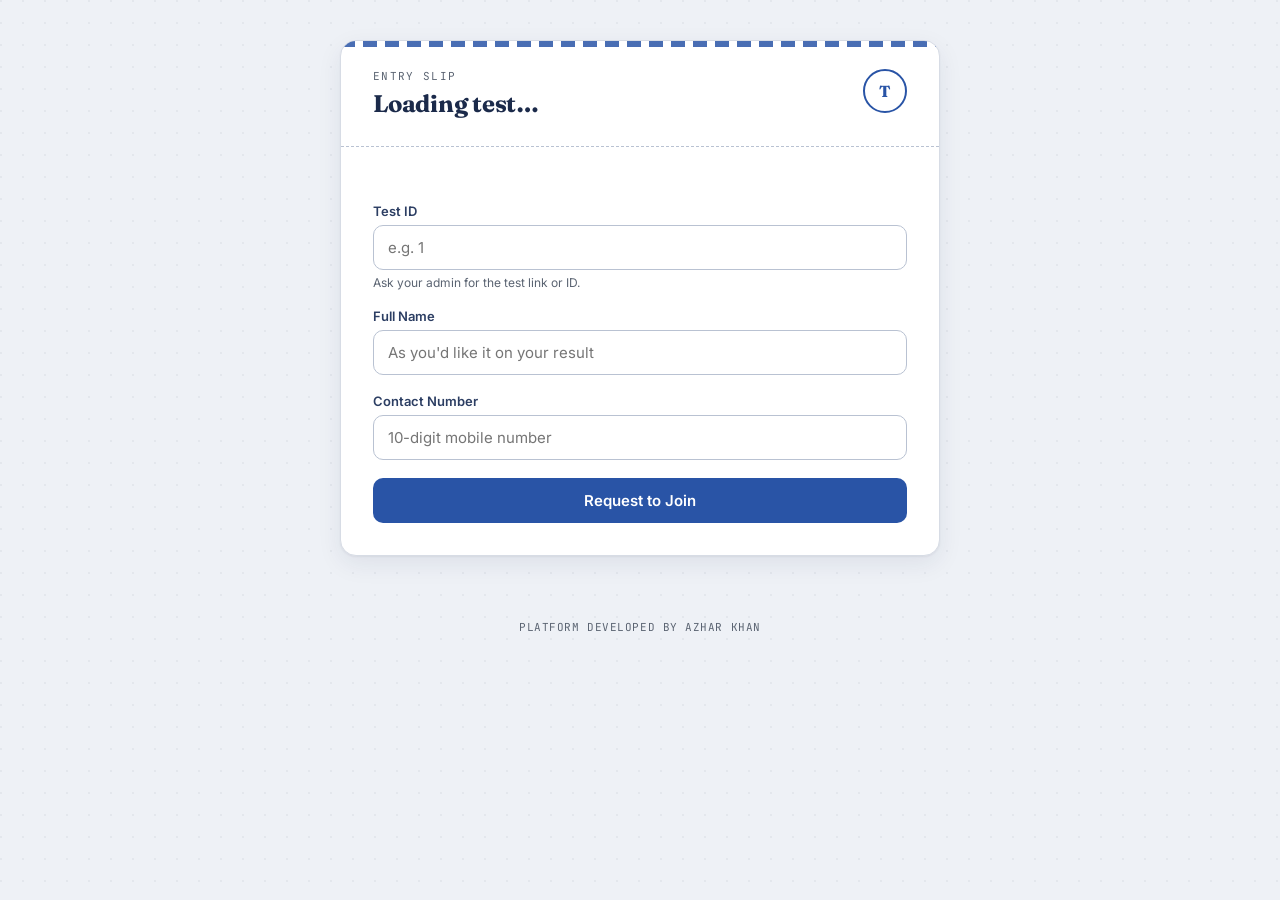
==== frontend/index.html @ 086ef82d "Initialize project and add developer credits for Azhar Khan" ====
<!DOCTYPE html>
<html lang="en">
<head>
<meta charset="UTF-8">
<meta name="viewport" content="width=device-width, initial-scale=1.0, maximum-scale=1.0, user-scalable=no">
<title>Take Test</title>
<link rel="preconnect" href="https://fonts.googleapis.com">
<link href="https://fonts.googleapis.com/css2?family=Fraunces:opsz,wght@9..144,500;9..144,700;9..144,900&family=Inter:wght@400;500;600;700&family=JetBrains+Mono:wght@500;700&display=swap" rel="stylesheet">
<link rel="stylesheet" href="css/style.css">
</head>
<body>

<!-- ============ JOIN VIEW ============ -->
<div id="view-join" class="container">
  <div class="ticket">
    <div class="ticket-header">
      <div>
        <div class="ticket-eyebrow">Entry Slip</div>
        <h1 id="join-title" style="font-size:24px;">Loading test…</h1>
        <p class="muted mt-8" id="join-desc"></p>
      </div>
      <div class="seal">T</div>
    </div>
    <div class="ticket-body">
      <div id="join-meta" class="row mt-8" style="margin-bottom:20px;"></div>
      <div id="join-error" class="alert alert-error hidden"></div>

      <div class="field">
        <label for="test-code">Test ID</label>
        <input type="text" id="test-code" placeholder="e.g. 1" inputmode="numeric">
        <div class="field-hint">Ask your admin for the test link or ID.</div>
      </div>
      <div class="field">
        <label for="student-name">Full Name</label>
        <input type="text" id="student-name" placeholder="As you'd like it on your result">
      </div>
      <div class="field">
        <label for="student-contact">Contact Number</label>
        <input type="tel" id="student-contact" placeholder="10-digit mobile number">
      </div>
      <button class="btn btn-primary btn-block" id="join-btn">Request to Join</button>
    </div>
  </div>
</div>

<!-- ============ WAITING VIEW ============ -->
<div id="view-waiting" class="container hidden">
  <div class="ticket center-text">
    <div class="ticket-header" style="justify-content:center;">
      <div>
        <div class="ticket-eyebrow">Status</div>
        <h1 style="font-size:22px;">Waiting Room</h1>
      </div>
    </div>
    <div class="ticket-body">
      <div class="pulse-ring">
        <div class="dot" style="background:var(--amber); width:12px; height:12px;"></div>
      </div>
      <h2 style="font-size:18px;" id="waiting-status-text">Waiting for admin approval…</h2>
      <p class="muted mt-8">Keep this tab open. You'll be let in automatically once approved.</p>
      <div id="waiting-rejected" class="alert alert-error hidden mt-24">
        Your request was not approved for this test. Please contact the admin.
      </div>
    </div>
  </div>
</div>

<!-- ============ INSTRUCTIONS VIEW ============ -->
<div id="view-instructions" class="container hidden">
  <div class="ticket">
    <div class="ticket-header">
      <div>
        <div class="ticket-eyebrow">You're Approved</div>
        <h1 style="font-size:22px;">Before You Begin</h1>
      </div>
    </div>
    <div class="ticket-body">
      <ul class="stack" style="padding-left:20px; margin:0; color:var(--ink-soft); font-size:14px; line-height:1.6;">
        <li>The test opens in <strong>full-screen mode</strong>. Exiting full-screen will auto-submit your test.</li>
        <li>Switching tabs or windows is tracked. After repeated switches your test is auto-submitted.</li>
        <li>You have <strong id="instr-duration">--</strong> minutes once you start. The timer cannot be paused.</li>
        <li>Answers are saved as you go — you can revisit and change them before submitting.</li>
      </ul>
      <button class="btn btn-primary btn-block mt-24" id="start-test-btn">Enter Full-Screen &amp; Start Test</button>
    </div>
  </div>
</div>

<!-- ============ EXAM VIEW ============ -->
<div id="view-exam" class="hidden">
  <div class="exam-bar">
    <div class="title" id="exam-title">Test</div>
    <div class="timer" id="exam-timer">--:--</div>
  </div>
  <div class="container wide" style="display:flex; gap:24px; align-items:flex-start; flex-wrap:wrap;">
    <div class="card" style="flex:2; min-width:300px;" id="question-panel"></div>
    <div class="card" style="flex:1; min-width:220px; position:sticky; top:80px;">
      <h3 style="font-size:14px; text-transform:uppercase; letter-spacing:0.05em; color:var(--muted); margin-bottom:14px;">Questions</h3>
      <div class="qnav-grid" id="qnav-grid"></div>
      <button class="btn btn-success btn-block mt-24" id="submit-btn">Submit Test</button>
    </div>
  </div>
</div>

<!-- ============ RESULT VIEW ============ -->
<div id="view-result" class="container hidden">
  <div class="ticket center-text">
    <div class="ticket-header" style="justify-content:center;">
      <div>
        <div class="ticket-eyebrow" id="result-eyebrow">Submitted</div>
        <h1 style="font-size:22px;">Test Complete</h1>
      </div>
    </div>
    <div class="ticket-body">
      <div style="font-family:var(--font-display); font-size:56px; font-weight:700; color:var(--accent);" id="result-score">--</div>
      <p class="muted mt-8" id="result-sub">out of --</p>
      <p class="mt-24" id="result-reason" style="font-size:13px; color:var(--muted);"></p>
    </div>
  </div>
</div>

<!-- ============ FULLSCREEN EXIT WARNING (auto-submits, this shows briefly) ============ -->
<div id="overlay-fullscreen-exit" class="overlay hidden">
  <div>
    <h2 style="color:#fff;">Full-screen exited</h2>
    <p class="mt-8">Your test is being submitted automatically.</p>
  </div>
</div>

<!-- ============ TAB SWITCH WARNING ============ -->
<div id="overlay-tab-warning" class="overlay hidden">
  <div>
    <h2 style="color:#fff;" id="tab-warning-title">Tab switch detected</h2>
    <p class="mt-8" id="tab-warning-body"></p>
    <button class="btn btn-primary mt-24" id="tab-warning-dismiss">Return to Test</button>
  </div>
</div>

<!-- ============ SUBMIT CONFIRMATION OVERLAY ============ -->
<div id="overlay-submit-confirm" class="overlay hidden">
  <div style="background: var(--card); border: 1px solid var(--border); border-radius: var(--radius-lg); padding: 32px; box-shadow: var(--shadow-card); max-width: 400px; width: 90%; color: var(--ink); text-align: center;">
    <h2 style="font-size: 22px; margin-bottom: 8px; font-family: var(--font-display);">Submit Test?</h2>
    <p class="muted mt-8" style="font-size: 14px; line-height: 1.5;">Are you sure you want to submit your test now? This action cannot be undone.</p>
    <div class="row mt-24">
      <button class="btn btn-outline" id="confirm-cancel-btn">Cancel</button>
      <button class="btn btn-success" id="confirm-submit-btn">Submit Now</button>
    </div>
  </div>
</div>

<div style="text-align: center; padding: 24px 20px; font-size: 11px; color: var(--muted); font-family: var(--font-mono); letter-spacing: 0.05em; text-transform: uppercase;">
  Platform Developed by Azhar Khan
</div>

<script src="js/api.js?v=2"></script>
<script src="js/student.js?v=2"></script>
</body>
</html>
---- frontend/css/style.css ----
:root {
  /* ---- Color tokens (exam / admit-card inspired) ---- */
  --paper: #EEF1F6;
  --card: #FFFFFF;
  --ink: #1B2A4A;
  --ink-soft: #2C3E63;
  --accent: #2954A6;
  --accent-dark: #1B2A4A;
  --danger: #C1443C;
  --success: #2E7D5B;
  --amber: #C98A26;
  --muted: #5B6472;
  --border: #D7DCE5;
  --border-strong: #B9C2D2;

  /* ---- Type ---- */
  --font-display: 'Fraunces', Georgia, serif;
  --font-body: 'Inter', -apple-system, BlinkMacSystemFont, 'Segoe UI', sans-serif;
  --font-mono: 'JetBrains Mono', 'Courier New', monospace;

  --radius: 10px;
  --radius-lg: 16px;
  --shadow-card: 0 1px 2px rgba(27,42,74,0.06), 0 8px 24px rgba(27,42,74,0.08);
}

* { box-sizing: border-box; }

html, body {
  margin: 0;
  padding: 0;
  background: var(--paper);
  color: var(--ink);
  font-family: var(--font-body);
  -webkit-font-smoothing: antialiased;
}

body {
  min-height: 100vh;
  background-image:
    radial-gradient(circle at 1px 1px, rgba(27,42,74,0.05) 1px, transparent 0);
  background-size: 22px 22px;
}

h1, h2, h3 { font-family: var(--font-display); margin: 0 0 4px; letter-spacing: -0.01em; }
p { margin: 0; }
a { color: var(--accent); }

.container {
  max-width: 640px;
  margin: 0 auto;
  padding: 40px 20px;
}

.container.wide { max-width: 1080px; }

/* ---- Hall-ticket style card ---- */
.ticket {
  background: var(--card);
  border-radius: var(--radius-lg);
  box-shadow: var(--shadow-card);
  border: 1px solid var(--border);
  position: relative;
  overflow: hidden;
}

.ticket::before {
  content: "";
  position: absolute;
  top: 0; left: 0; right: 0;
  height: 6px;
  background: repeating-linear-gradient(
    90deg,
    var(--accent) 0 14px,
    transparent 14px 22px
  );
  opacity: 0.85;
}

.ticket-header {
  padding: 28px 32px 20px;
  border-bottom: 1px dashed var(--border-strong);
  display: flex;
  align-items: flex-start;
  justify-content: space-between;
  gap: 16px;
}

.ticket-eyebrow {
  font-family: var(--font-mono);
  font-size: 11px;
  letter-spacing: 0.12em;
  text-transform: uppercase;
  color: var(--muted);
  margin-bottom: 6px;
}

.ticket-body { padding: 28px 32px 32px; }

.seal {
  width: 44px;
  height: 44px;
  border-radius: 50%;
  border: 2px solid var(--accent);
  display: flex;
  align-items: center;
  justify-content: center;
  font-family: var(--font-display);
  font-weight: 700;
  color: var(--accent);
  flex-shrink: 0;
}

/* ---- Form elements ---- */
label {
  display: block;
  font-size: 13px;
  font-weight: 600;
  color: var(--ink-soft);
  margin-bottom: 6px;
}

input[type="text"], input[type="tel"], input[type="number"], input[type="password"], textarea, select {
  width: 100%;
  padding: 12px 14px;
  border: 1px solid var(--border-strong);
  border-radius: var(--radius);
  font-family: var(--font-body);
  font-size: 15px;
  background: var(--card);
  color: var(--ink);
  transition: border-color 0.15s, box-shadow 0.15s;
}

input:focus, textarea:focus, select:focus {
  outline: none;
  border-color: var(--accent);
  box-shadow: 0 0 0 3px rgba(41,84,166,0.15);
}

.field { margin-bottom: 18px; }
.field-hint { font-size: 12px; color: var(--muted); margin-top: 5px; }

button {
  font-family: var(--font-body);
  cursor: pointer;
}

.btn {
  display: inline-flex;
  align-items: center;
  justify-content: center;
  gap: 8px;
  padding: 13px 22px;
  border-radius: var(--radius);
  border: none;
  font-weight: 600;
  font-size: 15px;
  transition: transform 0.08s ease, box-shadow 0.15s ease, background 0.15s ease;
}
.btn:active { transform: scale(0.98); }
.btn:disabled { opacity: 0.5; cursor: not-allowed; }

.btn-primary { background: var(--accent); color: #fff; }
.btn-primary:hover:not(:disabled) { background: var(--accent-dark); }

.btn-outline { background: transparent; color: var(--accent); border: 1.5px solid var(--accent); }
.btn-outline:hover:not(:disabled) { background: rgba(41,84,166,0.08); }

.btn-danger { background: var(--danger); color: #fff; }
.btn-danger:hover:not(:disabled) { background: #a3372f; }

.btn-success { background: var(--success); color: #fff; }
.btn-success:hover:not(:disabled) { background: #235f47; }

.btn-sm { padding: 8px 14px; font-size: 13px; }
.btn-block { width: 100%; }

/* ---- Status badges ---- */
.badge {
  display: inline-flex;
  align-items: center;
  gap: 6px;
  font-family: var(--font-mono);
  font-size: 11px;
  letter-spacing: 0.06em;
  text-transform: uppercase;
  padding: 4px 10px;
  border-radius: 100px;
  font-weight: 600;
}
.badge-pending { background: rgba(201,138,38,0.14); color: var(--amber); }
.badge-approved { background: rgba(46,125,91,0.14); color: var(--success); }
.badge-rejected { background: rgba(193,68,60,0.14); color: var(--danger); }
.badge-submitted { background: rgba(41,84,166,0.14); color: var(--accent); }

.dot { width: 7px; height: 7px; border-radius: 50%; background: currentColor; }
.dot-pulse { animation: pulse 1.4s ease-in-out infinite; }
@keyframes pulse { 0%,100% { opacity: 1; } 50% { opacity: 0.35; } }

/* ---- Alerts ---- */
.alert {
  padding: 12px 14px;
  border-radius: var(--radius);
  font-size: 14px;
  margin-bottom: 16px;
  border: 1px solid transparent;
}
.alert-error { background: rgba(193,68,60,0.08); border-color: rgba(193,68,60,0.3); color: var(--danger); }
.alert-success { background: rgba(46,125,91,0.08); border-color: rgba(46,125,91,0.3); color: var(--success); }
.alert-info { background: rgba(41,84,166,0.08); border-color: rgba(41,84,166,0.3); color: var(--accent-dark); }

.hidden { display: none !important; }

/* ---- Utility layout ---- */
.row { display: flex; gap: 12px; }
.row > * { flex: 1; }
.stack { display: flex; flex-direction: column; gap: 10px; }
.spread { display: flex; align-items: center; justify-content: space-between; }
.muted { color: var(--muted); }
.mono { font-family: var(--font-mono); }
.center-text { text-align: center; }
.mt-8 { margin-top: 8px; }
.mt-16 { margin-top: 16px; }
.mt-24 { margin-top: 24px; }

/* ---- Waiting room ---- */
.pulse-ring {
  width: 64px; height: 64px;
  border-radius: 50%;
  border: 3px solid var(--amber);
  display: flex; align-items: center; justify-content: center;
  margin: 0 auto 20px;
  position: relative;
}
.pulse-ring::before {
  content: "";
  position: absolute;
  inset: -3px;
  border-radius: 50%;
  border: 3px solid var(--amber);
  animation: ring 1.8s ease-out infinite;
}
@keyframes ring {
  0% { transform: scale(1); opacity: 0.8; }
  100% { transform: scale(1.8); opacity: 0; }
}

/* ---- OMR-style option bubbles (signature element) ---- */
.omr-question {
  margin-bottom: 28px;
  padding-bottom: 24px;
  border-bottom: 1px dashed var(--border);
}
.omr-question:last-child { border-bottom: none; }

.omr-qnum {
  font-family: var(--font-mono);
  font-size: 12px;
  color: var(--muted);
  margin-bottom: 6px;
}

.omr-qtext {
  font-size: 16px;
  font-weight: 600;
  color: var(--ink);
  margin-bottom: 16px;
  line-height: 1.45;
}

.omr-options { display: flex; flex-direction: column; gap: 10px; }

.omr-option {
  display: flex;
  align-items: center;
  gap: 14px;
  padding: 12px 16px;
  border: 1.5px solid var(--border-strong);
  border-radius: var(--radius);
  cursor: pointer;
  transition: border-color 0.12s, background 0.12s;
  background: var(--card);
}
.omr-option:hover { border-color: var(--accent); }
.omr-option.selected { border-color: var(--accent); background: rgba(41,84,166,0.06); }

.omr-bubble {
  width: 26px; height: 26px;
  border-radius: 50%;
  border: 2px solid var(--border-strong);
  flex-shrink: 0;
  display: flex; align-items: center; justify-content: center;
  font-family: var(--font-mono);
  font-size: 12px;
  font-weight: 700;
  color: var(--muted);
  transition: all 0.12s;
}
.omr-option.selected .omr-bubble {
  border-color: var(--accent);
  background: var(--accent);
  color: #fff;
}

.omr-option-text { font-size: 15px; color: var(--ink); }

/* ---- Question nav grid ---- */
.qnav-grid {
  display: grid;
  grid-template-columns: repeat(auto-fill, minmax(38px, 1fr));
  gap: 8px;
}
.qnav-cell {
  aspect-ratio: 1;
  border-radius: 8px;
  border: 1.5px solid var(--border-strong);
  background: var(--card);
  font-family: var(--font-mono);
  font-size: 12px;
  font-weight: 700;
  color: var(--muted);
  display: flex; align-items: center; justify-content: center;
  cursor: pointer;
}
.qnav-cell.answered { background: var(--accent); border-color: var(--accent); color: #fff; }
.qnav-cell.current { box-shadow: 0 0 0 2px var(--amber); }

/* ---- Exam top bar ---- */
.exam-bar {
  position: sticky; top: 0; z-index: 10;
  background: var(--ink);
  color: #fff;
  padding: 14px 24px;
  display: flex; align-items: center; justify-content: space-between;
  flex-wrap: wrap;
  gap: 12px;
}
.exam-bar .title { font-family: var(--font-display); font-size: 16px; }
.timer {
  font-family: var(--font-mono);
  font-size: 20px;
  font-weight: 700;
  padding: 6px 14px;
  border-radius: 8px;
  background: rgba(255,255,255,0.1);
}
.timer.low { background: var(--danger); animation: pulse 1s ease-in-out infinite; }

/* ---- Admin table ---- */
table { width: 100%; border-collapse: collapse; font-size: 14px; }
th {
  text-align: left;
  font-size: 11px;
  text-transform: uppercase;
  letter-spacing: 0.06em;
  color: var(--muted);
  padding: 10px 14px;
  border-bottom: 1px solid var(--border-strong);
}
td { padding: 12px 14px; border-bottom: 1px solid var(--border); }
tr:last-child td { border-bottom: none; }

/* ---- Admin shell ---- */
.admin-header {
  background: var(--ink);
  color: #fff;
  padding: 16px 28px;
  display: flex; align-items: center; justify-content: space-between;
}
.admin-header .brand { display: flex; align-items: center; gap: 10px; font-family: var(--font-display); font-size: 18px; }
.tabs { display: flex; gap: 4px; background: var(--card); padding: 4px; border-radius: 10px; border: 1px solid var(--border); width: fit-content; }
.tab {
  padding: 9px 18px;
  border-radius: 7px;
  font-size: 14px;
  font-weight: 600;
  color: var(--muted);
  cursor: pointer;
  border: none;
  background: transparent;
}
.tab.active { background: var(--accent); color: #fff; }

.card {
  background: var(--card);
  border: 1px solid var(--border);
  border-radius: var(--radius-lg);
  padding: 24px;
  box-shadow: var(--shadow-card);
}

.empty-state {
  text-align: center;
  padding: 48px 20px;
  color: var(--muted);
}

/* ---- Fullscreen warning overlay ---- */
.overlay {
  position: fixed; inset: 0;
  background: rgba(27,42,74,0.92);
  color: #fff;
  display: flex; align-items: center; justify-content: center;
  z-index: 999;
  text-align: center;
  padding: 24px;
}

@media (max-width: 640px) {
  .ticket-header, .ticket-body { padding-left: 20px; padding-right: 20px; }
  .row { flex-direction: column; }
}
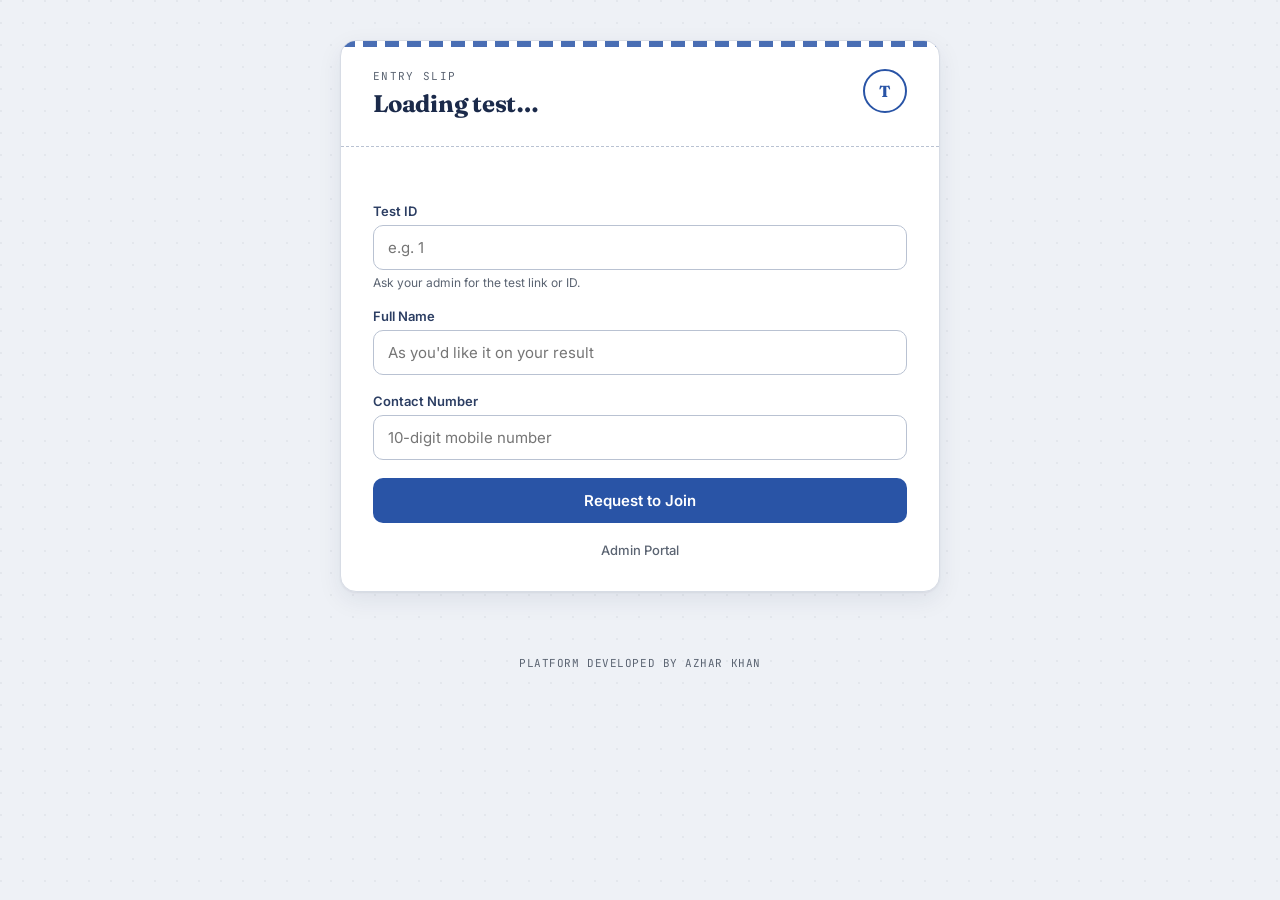
==== commit 333f82f5: "Configure Render deployment blueprints and add admin portal login link" ====
--- a/frontend/index.html
+++ b/frontend/index.html
@@ -39,6 +39,9 @@
         <input type="tel" id="student-contact" placeholder="10-digit mobile number">
       </div>
       <button class="btn btn-primary btn-block" id="join-btn">Request to Join</button>
+      <div style="text-align: center; margin-top: 16px;">
+        <a href="admin-login.html" style="font-size: 13px; color: var(--muted); text-decoration: none; font-weight: 500; transition: color 0.15s;" onmouseover="this.style.color='var(--accent)'" onmouseout="this.style.color='var(--muted)'">Admin Portal</a>
+      </div>
     </div>
   </div>
 </div>
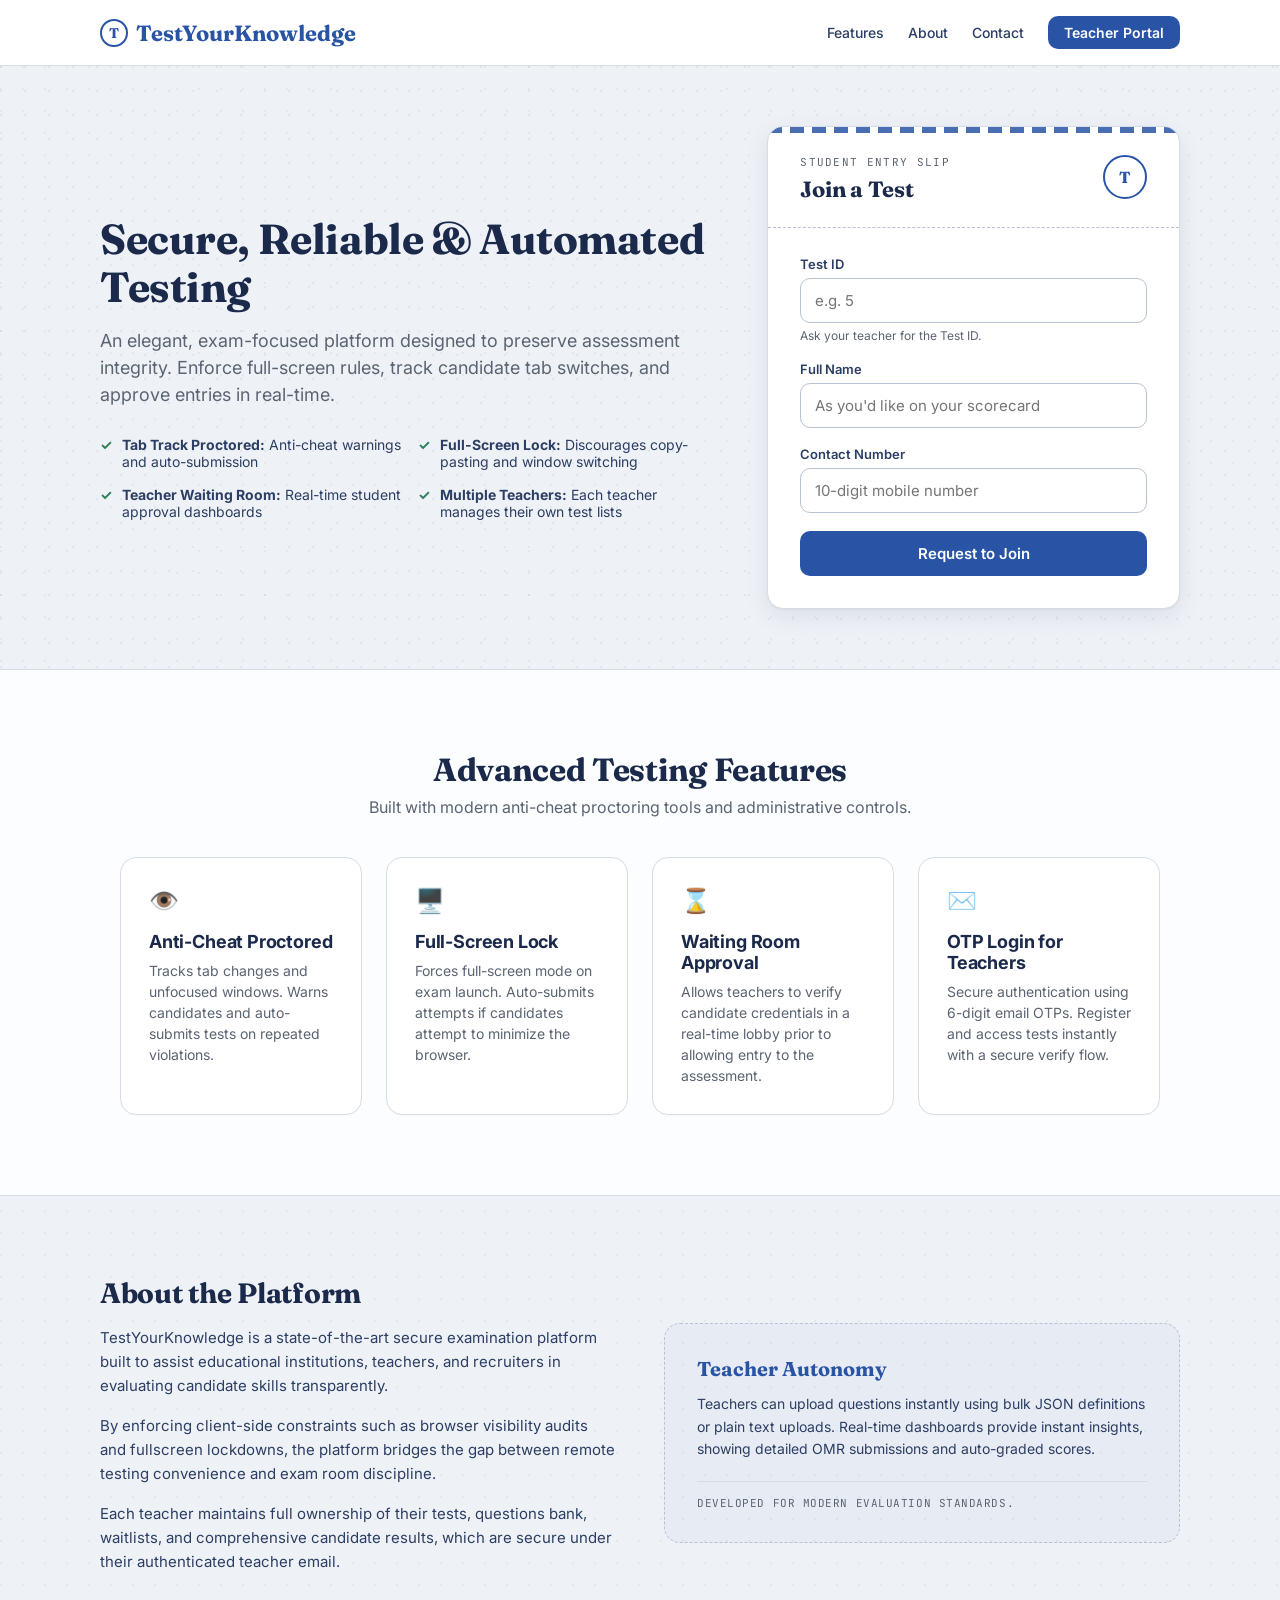
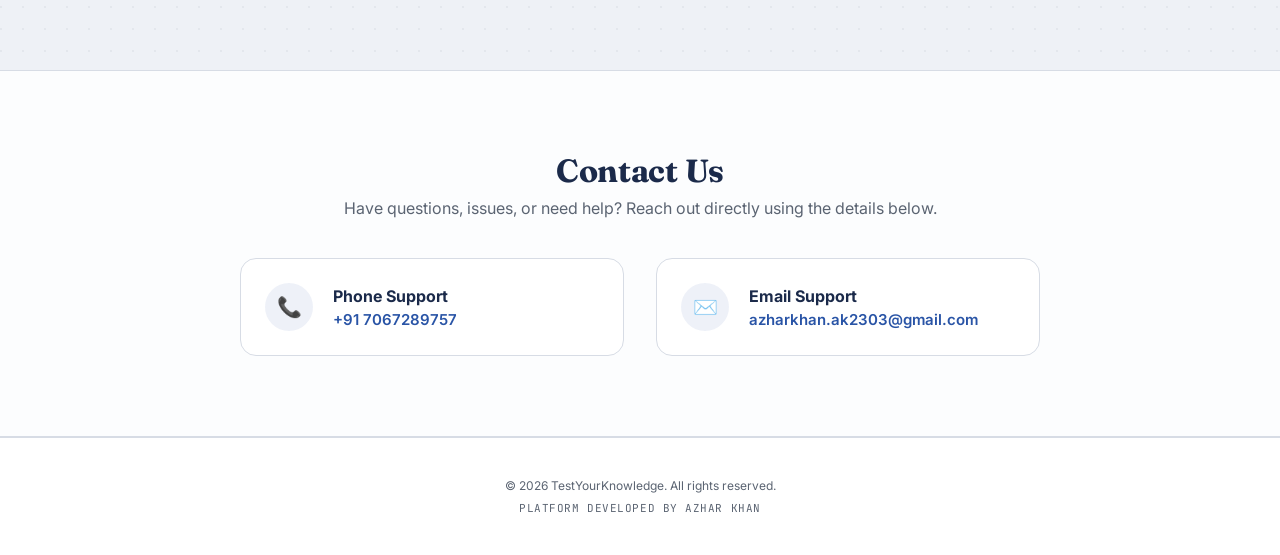
==== commit 538a0fb9: "feat: Add landing page, support multi-teacher account creation and login via OTP" ====
--- a/frontend/index.html
+++ b/frontend/index.html
@@ -2,160 +2,488 @@
 <html lang="en">
 <head>
 <meta charset="UTF-8">
-<meta name="viewport" content="width=device-width, initial-scale=1.0, maximum-scale=1.0, user-scalable=no">
-<title>Take Test</title>
+<meta name="viewport" content="width=device-width, initial-scale=1.0">
+<title>TestYourKnowledge - Secure Online Assessment Platform</title>
 <link rel="preconnect" href="https://fonts.googleapis.com">
 <link href="https://fonts.googleapis.com/css2?family=Fraunces:opsz,wght@9..144,500;9..144,700;9..144,900&family=Inter:wght@400;500;600;700&family=JetBrains+Mono:wght@500;700&display=swap" rel="stylesheet">
 <link rel="stylesheet" href="css/style.css">
+<style>
+  /* Landing page customized styling (complements style.css) */
+  header {
+    background: var(--card);
+    border-bottom: 1px solid var(--border);
+    padding: 16px 24px;
+    position: sticky;
+    top: 0;
+    z-index: 100;
+  }
+  
+  .header-container {
+    max-width: 1080px;
+    margin: 0 auto;
+    display: flex;
+    justify-content: space-between;
+    align-items: center;
+  }
+  
+  .brand {
+    font-family: var(--font-display);
+    font-size: 22px;
+    font-weight: 700;
+    color: var(--accent);
+    text-decoration: none;
+    display: flex;
+    align-items: center;
+    gap: 8px;
+  }
+
+  .brand .seal-sm {
+    width: 28px;
+    height: 28px;
+    border-radius: 50%;
+    border: 2px solid var(--accent);
+    display: flex;
+    align-items: center;
+    justify-content: center;
+    font-family: var(--font-display);
+    font-size: 14px;
+    font-weight: 700;
+  }
+
+  nav {
+    display: flex;
+    gap: 24px;
+    align-items: center;
+  }
+
+  nav a {
+    color: var(--ink-soft);
+    text-decoration: none;
+    font-weight: 500;
+    font-size: 14px;
+    transition: color 0.15s;
+  }
+
+  nav a:hover {
+    color: var(--accent);
+  }
+
+  .nav-btn {
+    background: var(--accent);
+    color: #fff;
+    padding: 8px 16px;
+    border-radius: var(--radius);
+    font-weight: 600;
+  }
+
+  .nav-btn:hover {
+    background: var(--accent-dark);
+    color: #fff;
+  }
+
+  /* Hero section */
+  .hero-section {
+    padding: 60px 20px;
+    background-image: radial-gradient(circle at 1px 1px, rgba(41, 84, 166, 0.08) 1.5px, transparent 0);
+    background-size: 24px 24px;
+    border-bottom: 1px solid var(--border);
+  }
+
+  .hero-container {
+    max-width: 1080px;
+    margin: 0 auto;
+    display: grid;
+    grid-template-columns: 1.2fr 0.8fr;
+    gap: 48px;
+    align-items: center;
+  }
+
+  @media (max-width: 900px) {
+    .hero-container {
+      grid-template-columns: 1fr;
+      gap: 32px;
+    }
+  }
+
+  .hero-text h1 {
+    font-size: 42px;
+    line-height: 1.15;
+    color: var(--ink);
+    margin-bottom: 16px;
+  }
+
+  .hero-text p {
+    font-size: 18px;
+    line-height: 1.5;
+    color: var(--muted);
+    margin-bottom: 28px;
+  }
+
+  .feature-bullets {
+    display: grid;
+    grid-template-columns: 1fr 1fr;
+    gap: 16px;
+  }
+
+  @media (max-width: 600px) {
+    .feature-bullets {
+      grid-template-columns: 1fr;
+    }
+  }
+
+  .bullet-item {
+    display: flex;
+    align-items: flex-start;
+    gap: 10px;
+    font-size: 14px;
+    color: var(--ink-soft);
+  }
+
+  .bullet-icon {
+    color: var(--success);
+    font-weight: 700;
+  }
+
+  /* Features block */
+  .section-title {
+    text-align: center;
+    margin-bottom: 40px;
+  }
+
+  .section-title h2 {
+    font-size: 32px;
+    color: var(--ink);
+  }
+
+  .section-title p {
+    color: var(--muted);
+    font-size: 16px;
+    margin-top: 8px;
+  }
+
+  .features-grid {
+    max-width: 1080px;
+    margin: 0 auto;
+    display: grid;
+    grid-template-columns: repeat(auto-fit, minmax(240px, 1fr));
+    gap: 24px;
+    padding: 0 20px;
+  }
+
+  .feature-card {
+    background: var(--card);
+    border: 1px solid var(--border);
+    border-radius: var(--radius-lg);
+    padding: 28px;
+    box-shadow: 0 1px 2px rgba(27,42,74,0.02);
+    transition: transform 0.2s, box-shadow 0.2s;
+  }
+
+  .feature-card:hover {
+    transform: translateY(-4px);
+    box-shadow: var(--shadow-card);
+  }
+
+  .feature-card-icon {
+    font-size: 24px;
+    margin-bottom: 16px;
+    display: inline-block;
+    color: var(--accent);
+  }
+
+  .feature-card h3 {
+    font-family: var(--font-body);
+    font-size: 18px;
+    font-weight: 700;
+    margin-bottom: 8px;
+  }
+
+  .feature-card p {
+    font-size: 14px;
+    color: var(--muted);
+    line-height: 1.5;
+  }
+
+  /* Info sections */
+  .info-section {
+    padding: 80px 20px;
+    border-bottom: 1px solid var(--border);
+  }
+
+  .info-section.alt {
+    background: #fcfdfe;
+  }
+
+  .info-container {
+    max-width: 1080px;
+    margin: 0 auto;
+  }
+
+  .about-content {
+    display: grid;
+    grid-template-columns: 1fr 1fr;
+    gap: 48px;
+    align-items: center;
+  }
+
+  @media (max-width: 800px) {
+    .about-content {
+      grid-template-columns: 1fr;
+      gap: 24px;
+    }
+  }
+
+  .about-text h3 {
+    font-size: 28px;
+    color: var(--ink);
+    margin-bottom: 16px;
+  }
+
+  .about-text p {
+    font-size: 15px;
+    line-height: 1.6;
+    color: var(--ink-soft);
+    margin-bottom: 16px;
+  }
+
+  /* Contact section */
+  .contact-grid {
+    display: grid;
+    grid-template-columns: 1fr 1fr;
+    gap: 32px;
+    margin-top: 32px;
+  }
+
+  @media (max-width: 768px) {
+    .contact-grid {
+      grid-template-columns: 1fr;
+    }
+  }
+
+  .contact-card {
+    background: var(--card);
+    border: 1px solid var(--border);
+    border-radius: var(--radius-lg);
+    padding: 24px;
+    display: flex;
+    align-items: center;
+    gap: 20px;
+  }
+
+  .contact-info-icon {
+    width: 48px;
+    height: 48px;
+    border-radius: 50%;
+    background: rgba(41, 84, 166, 0.08);
+    color: var(--accent);
+    display: flex;
+    align-items: center;
+    justify-content: center;
+    font-size: 20px;
+    flex-shrink: 0;
+  }
+
+  .contact-details h4 {
+    font-family: var(--font-body);
+    font-weight: 700;
+    margin: 0 0 4px 0;
+    font-size: 16px;
+  }
+
+  .contact-details p {
+    color: var(--muted);
+    font-size: 15px;
+  }
+
+  .contact-details a {
+    color: var(--accent);
+    text-decoration: none;
+    font-weight: 600;
+  }
+
+  .contact-details a:hover {
+    text-decoration: underline;
+  }
+</style>
 </head>
 <body>
 
-<!-- ============ JOIN VIEW ============ -->
-<div id="view-join" class="container">
-  <div class="ticket">
-    <div class="ticket-header">
-      <div>
-        <div class="ticket-eyebrow">Entry Slip</div>
-        <h1 id="join-title" style="font-size:24px;">Loading test…</h1>
-        <p class="muted mt-8" id="join-desc"></p>
-      </div>
-      <div class="seal">T</div>
-    </div>
-    <div class="ticket-body">
-      <div id="join-meta" class="row mt-8" style="margin-bottom:20px;"></div>
-      <div id="join-error" class="alert alert-error hidden"></div>
-
-      <div class="field">
-        <label for="test-code">Test ID</label>
-        <input type="text" id="test-code" placeholder="e.g. 1" inputmode="numeric">
-        <div class="field-hint">Ask your admin for the test link or ID.</div>
-      </div>
-      <div class="field">
-        <label for="student-name">Full Name</label>
-        <input type="text" id="student-name" placeholder="As you'd like it on your result">
-      </div>
-      <div class="field">
-        <label for="student-contact">Contact Number</label>
-        <input type="tel" id="student-contact" placeholder="10-digit mobile number">
-      </div>
-      <button class="btn btn-primary btn-block" id="join-btn">Request to Join</button>
-      <div style="text-align: center; margin-top: 16px;">
-        <a href="admin-login.html" style="font-size: 13px; color: var(--muted); text-decoration: none; font-weight: 500; transition: color 0.15s;" onmouseover="this.style.color='var(--accent)'" onmouseout="this.style.color='var(--muted)'">Admin Portal</a>
+<header>
+  <div class="header-container">
+    <a href="index.html" class="brand">
+      <div class="seal-sm">T</div>
+      <span>TestYourKnowledge</span>
+    </a>
+    <nav>
+      <a href="#features">Features</a>
+      <a href="#about">About</a>
+      <a href="#contact">Contact</a>
+      <a href="admin-login.html" class="nav-btn">Teacher Portal</a>
+    </nav>
+  </div>
+</header>
+
+<!-- ============ HERO SECTION ============ -->
+<div class="hero-section">
+  <div class="hero-container">
+    <div class="hero-text">
+      <h1>Secure, Reliable &amp; Automated Testing</h1>
+      <p>An elegant, exam-focused platform designed to preserve assessment integrity. Enforce full-screen rules, track candidate tab switches, and approve entries in real-time.</p>
+      
+      <div class="feature-bullets">
+        <div class="bullet-item">
+          <span class="bullet-icon">✓</span>
+          <span><strong>Tab Track Proctored:</strong> Anti-cheat warnings and auto-submission</span>
+        </div>
+        <div class="bullet-item">
+          <span class="bullet-icon">✓</span>
+          <span><strong>Full-Screen Lock:</strong> Discourages copy-pasting and window switching</span>
+        </div>
+        <div class="bullet-item">
+          <span class="bullet-icon">✓</span>
+          <span><strong>Teacher Waiting Room:</strong> Real-time student approval dashboards</span>
+        </div>
+        <div class="bullet-item">
+          <span class="bullet-icon">✓</span>
+          <span><strong>Multiple Teachers:</strong> Each teacher manages their own test lists</span>
+        </div>
+      </div>
+    </div>
+
+    <!-- JOIN CARD (Directly embedded from take-test.html) -->
+    <div class="ticket">
+      <div class="ticket-header">
+        <div>
+          <div class="ticket-eyebrow">Student Entry Slip</div>
+          <h2 style="font-size:22px;">Join a Test</h2>
+        </div>
+        <div class="seal">T</div>
+      </div>
+      <div class="ticket-body">
+        <div id="landing-error" class="alert alert-error hidden"></div>
+        <form id="join-form">
+          <div class="field">
+            <label for="landing-test-code">Test ID</label>
+            <input type="text" id="landing-test-code" placeholder="e.g. 5" inputmode="numeric" required>
+            <div class="field-hint">Ask your teacher for the Test ID.</div>
+          </div>
+          <div class="field">
+            <label for="landing-student-name">Full Name</label>
+            <input type="text" id="landing-student-name" placeholder="As you'd like on your scorecard" required>
+          </div>
+          <div class="field">
+            <label for="landing-student-contact">Contact Number</label>
+            <input type="tel" id="landing-student-contact" placeholder="10-digit mobile number" required>
+          </div>
+          <button type="submit" class="btn btn-primary btn-block">Request to Join</button>
+        </form>
       </div>
     </div>
   </div>
 </div>
 
-<!-- ============ WAITING VIEW ============ -->
-<div id="view-waiting" class="container hidden">
-  <div class="ticket center-text">
-    <div class="ticket-header" style="justify-content:center;">
-      <div>
-        <div class="ticket-eyebrow">Status</div>
-        <h1 style="font-size:22px;">Waiting Room</h1>
-      </div>
-    </div>
-    <div class="ticket-body">
-      <div class="pulse-ring">
-        <div class="dot" style="background:var(--amber); width:12px; height:12px;"></div>
-      </div>
-      <h2 style="font-size:18px;" id="waiting-status-text">Waiting for admin approval…</h2>
-      <p class="muted mt-8">Keep this tab open. You'll be let in automatically once approved.</p>
-      <div id="waiting-rejected" class="alert alert-error hidden mt-24">
-        Your request was not approved for this test. Please contact the admin.
+<!-- ============ FEATURES SECTION ============ -->
+<div class="info-section alt" id="features">
+  <div class="info-container">
+    <div class="section-title">
+      <h2>Advanced Testing Features</h2>
+      <p>Built with modern anti-cheat proctoring tools and administrative controls.</p>
+    </div>
+    
+    <div class="features-grid">
+      <div class="feature-card">
+        <span class="feature-card-icon">👁️</span>
+        <h3>Anti-Cheat Proctored</h3>
+        <p>Tracks tab changes and unfocused windows. Warns candidates and auto-submits tests on repeated violations.</p>
+      </div>
+      <div class="feature-card">
+        <span class="feature-card-icon">🖥️</span>
+        <h3>Full-Screen Lock</h3>
+        <p>Forces full-screen mode on exam launch. Auto-submits attempts if candidates attempt to minimize the browser.</p>
+      </div>
+      <div class="feature-card">
+        <span class="feature-card-icon">⌛</span>
+        <h3>Waiting Room Approval</h3>
+        <p>Allows teachers to verify candidate credentials in a real-time lobby prior to allowing entry to the assessment.</p>
+      </div>
+      <div class="feature-card">
+        <span class="feature-card-icon">✉️</span>
+        <h3>OTP Login for Teachers</h3>
+        <p>Secure authentication using 6-digit email OTPs. Register and access tests instantly with a secure verify flow.</p>
       </div>
     </div>
   </div>
 </div>
 
-<!-- ============ INSTRUCTIONS VIEW ============ -->
-<div id="view-instructions" class="container hidden">
-  <div class="ticket">
-    <div class="ticket-header">
-      <div>
-        <div class="ticket-eyebrow">You're Approved</div>
-        <h1 style="font-size:22px;">Before You Begin</h1>
-      </div>
-    </div>
-    <div class="ticket-body">
-      <ul class="stack" style="padding-left:20px; margin:0; color:var(--ink-soft); font-size:14px; line-height:1.6;">
-        <li>The test opens in <strong>full-screen mode</strong>. Exiting full-screen will auto-submit your test.</li>
-        <li>Switching tabs or windows is tracked. After repeated switches your test is auto-submitted.</li>
-        <li>You have <strong id="instr-duration">--</strong> minutes once you start. The timer cannot be paused.</li>
-        <li>Answers are saved as you go — you can revisit and change them before submitting.</li>
-      </ul>
-      <button class="btn btn-primary btn-block mt-24" id="start-test-btn">Enter Full-Screen &amp; Start Test</button>
+<!-- ============ ABOUT SECTION ============ -->
+<div class="info-section" id="about">
+  <div class="info-container">
+    <div class="about-content">
+      <div class="about-text">
+        <h3>About the Platform</h3>
+        <p>TestYourKnowledge is a state-of-the-art secure examination platform built to assist educational institutions, teachers, and recruiters in evaluating candidate skills transparently.</p>
+        <p>By enforcing client-side constraints such as browser visibility audits and fullscreen lockdowns, the platform bridges the gap between remote testing convenience and exam room discipline.</p>
+        <p>Each teacher maintains full ownership of their tests, questions bank, waitlists, and comprehensive candidate results, which are secure under their authenticated teacher email.</p>
+      </div>
+      <div class="about-text" style="background: rgba(41, 84, 166, 0.03); border: 1.5px dashed var(--border-strong); border-radius: var(--radius-lg); padding: 32px;">
+        <h4 style="font-family: var(--font-display); font-size: 20px; color: var(--accent); margin: 0 0 12px 0;">Teacher Autonomy</h4>
+        <p style="font-size: 14px; line-height: 1.6; margin-bottom: 12px;">Teachers can upload questions instantly using bulk JSON definitions or plain text uploads. Real-time dashboards provide instant insights, showing detailed OMR submissions and auto-graded scores.</p>
+        <div style="font-family: var(--font-mono); font-size: 11px; text-transform: uppercase; letter-spacing: 0.05em; color: var(--muted); border-top: 1px solid var(--border); padding-top: 14px; margin-top: 20px;">
+          Developed for modern evaluation standards.
+        </div>
+      </div>
     </div>
   </div>
 </div>
 
-<!-- ============ EXAM VIEW ============ -->
-<div id="view-exam" class="hidden">
-  <div class="exam-bar">
-    <div class="title" id="exam-title">Test</div>
-    <div class="timer" id="exam-timer">--:--</div>
-  </div>
-  <div class="container wide" style="display:flex; gap:24px; align-items:flex-start; flex-wrap:wrap;">
-    <div class="card" style="flex:2; min-width:300px;" id="question-panel"></div>
-    <div class="card" style="flex:1; min-width:220px; position:sticky; top:80px;">
-      <h3 style="font-size:14px; text-transform:uppercase; letter-spacing:0.05em; color:var(--muted); margin-bottom:14px;">Questions</h3>
-      <div class="qnav-grid" id="qnav-grid"></div>
-      <button class="btn btn-success btn-block mt-24" id="submit-btn">Submit Test</button>
+<!-- ============ CONTACT SECTION ============ -->
+<div class="info-section alt" id="contact">
+  <div class="info-container" style="max-width: 800px;">
+    <div class="section-title">
+      <h2>Contact Us</h2>
+      <p>Have questions, issues, or need help? Reach out directly using the details below.</p>
+    </div>
+    
+    <div class="contact-grid">
+      <div class="contact-card">
+        <div class="contact-info-icon">📞</div>
+        <div class="contact-details">
+          <h4>Phone Support</h4>
+          <p><a href="tel:+917067289757">+91 7067289757</a></p>
+        </div>
+      </div>
+      
+      <div class="contact-card">
+        <div class="contact-info-icon">✉️</div>
+        <div class="contact-details">
+          <h4>Email Support</h4>
+          <p><a href="mailto:azharkhan.ak2303@gmail.com">azharkhan.ak2303@gmail.com</a></p>
+        </div>
+      </div>
     </div>
   </div>
 </div>
 
-<!-- ============ RESULT VIEW ============ -->
-<div id="view-result" class="container hidden">
-  <div class="ticket center-text">
-    <div class="ticket-header" style="justify-content:center;">
-      <div>
-        <div class="ticket-eyebrow" id="result-eyebrow">Submitted</div>
-        <h1 style="font-size:22px;">Test Complete</h1>
-      </div>
-    </div>
-    <div class="ticket-body">
-      <div style="font-family:var(--font-display); font-size:56px; font-weight:700; color:var(--accent);" id="result-score">--</div>
-      <p class="muted mt-8" id="result-sub">out of --</p>
-      <p class="mt-24" id="result-reason" style="font-size:13px; color:var(--muted);"></p>
-    </div>
+<!-- ============ FOOTER ============ -->
+<div style="text-align: center; padding: 40px 20px; font-size: 12px; color: var(--muted); border-top: 1px solid var(--border); background: var(--card);">
+  <p>© 2026 TestYourKnowledge. All rights reserved.</p>
+  <div style="margin-top: 8px; font-family: var(--font-mono); letter-spacing: 0.05em; text-transform: uppercase; font-size: 11px;">
+    Platform Developed by Azhar Khan
   </div>
 </div>
 
-<!-- ============ FULLSCREEN EXIT WARNING (auto-submits, this shows briefly) ============ -->
-<div id="overlay-fullscreen-exit" class="overlay hidden">
-  <div>
-    <h2 style="color:#fff;">Full-screen exited</h2>
-    <p class="mt-8">Your test is being submitted automatically.</p>
-  </div>
-</div>
-
-<!-- ============ TAB SWITCH WARNING ============ -->
-<div id="overlay-tab-warning" class="overlay hidden">
-  <div>
-    <h2 style="color:#fff;" id="tab-warning-title">Tab switch detected</h2>
-    <p class="mt-8" id="tab-warning-body"></p>
-    <button class="btn btn-primary mt-24" id="tab-warning-dismiss">Return to Test</button>
-  </div>
-</div>
-
-<!-- ============ SUBMIT CONFIRMATION OVERLAY ============ -->
-<div id="overlay-submit-confirm" class="overlay hidden">
-  <div style="background: var(--card); border: 1px solid var(--border); border-radius: var(--radius-lg); padding: 32px; box-shadow: var(--shadow-card); max-width: 400px; width: 90%; color: var(--ink); text-align: center;">
-    <h2 style="font-size: 22px; margin-bottom: 8px; font-family: var(--font-display);">Submit Test?</h2>
-    <p class="muted mt-8" style="font-size: 14px; line-height: 1.5;">Are you sure you want to submit your test now? This action cannot be undone.</p>
-    <div class="row mt-24">
-      <button class="btn btn-outline" id="confirm-cancel-btn">Cancel</button>
-      <button class="btn btn-success" id="confirm-submit-btn">Submit Now</button>
-    </div>
-  </div>
-</div>
-
-<div style="text-align: center; padding: 24px 20px; font-size: 11px; color: var(--muted); font-family: var(--font-mono); letter-spacing: 0.05em; text-transform: uppercase;">
-  Platform Developed by Azhar Khan
-</div>
-
-<script src="js/api.js?v=2"></script>
-<script src="js/student.js?v=2"></script>
+<script>
+  document.getElementById('join-form').addEventListener('submit', function(e) {
+    e.preventDefault();
+    const testId = document.getElementById('landing-test-code').value.trim();
+    const name = document.getElementById('landing-student-name').value.trim();
+    const contact = document.getElementById('landing-student-contact').value.trim();
+    
+    if (testId && name && contact) {
+      const url = `take-test.html?test=${encodeURIComponent(testId)}&name=${encodeURIComponent(name)}&contact=${encodeURIComponent(contact)}`;
+      window.location.href = url;
+    }
+  });
+</script>
 </body>
 </html>
